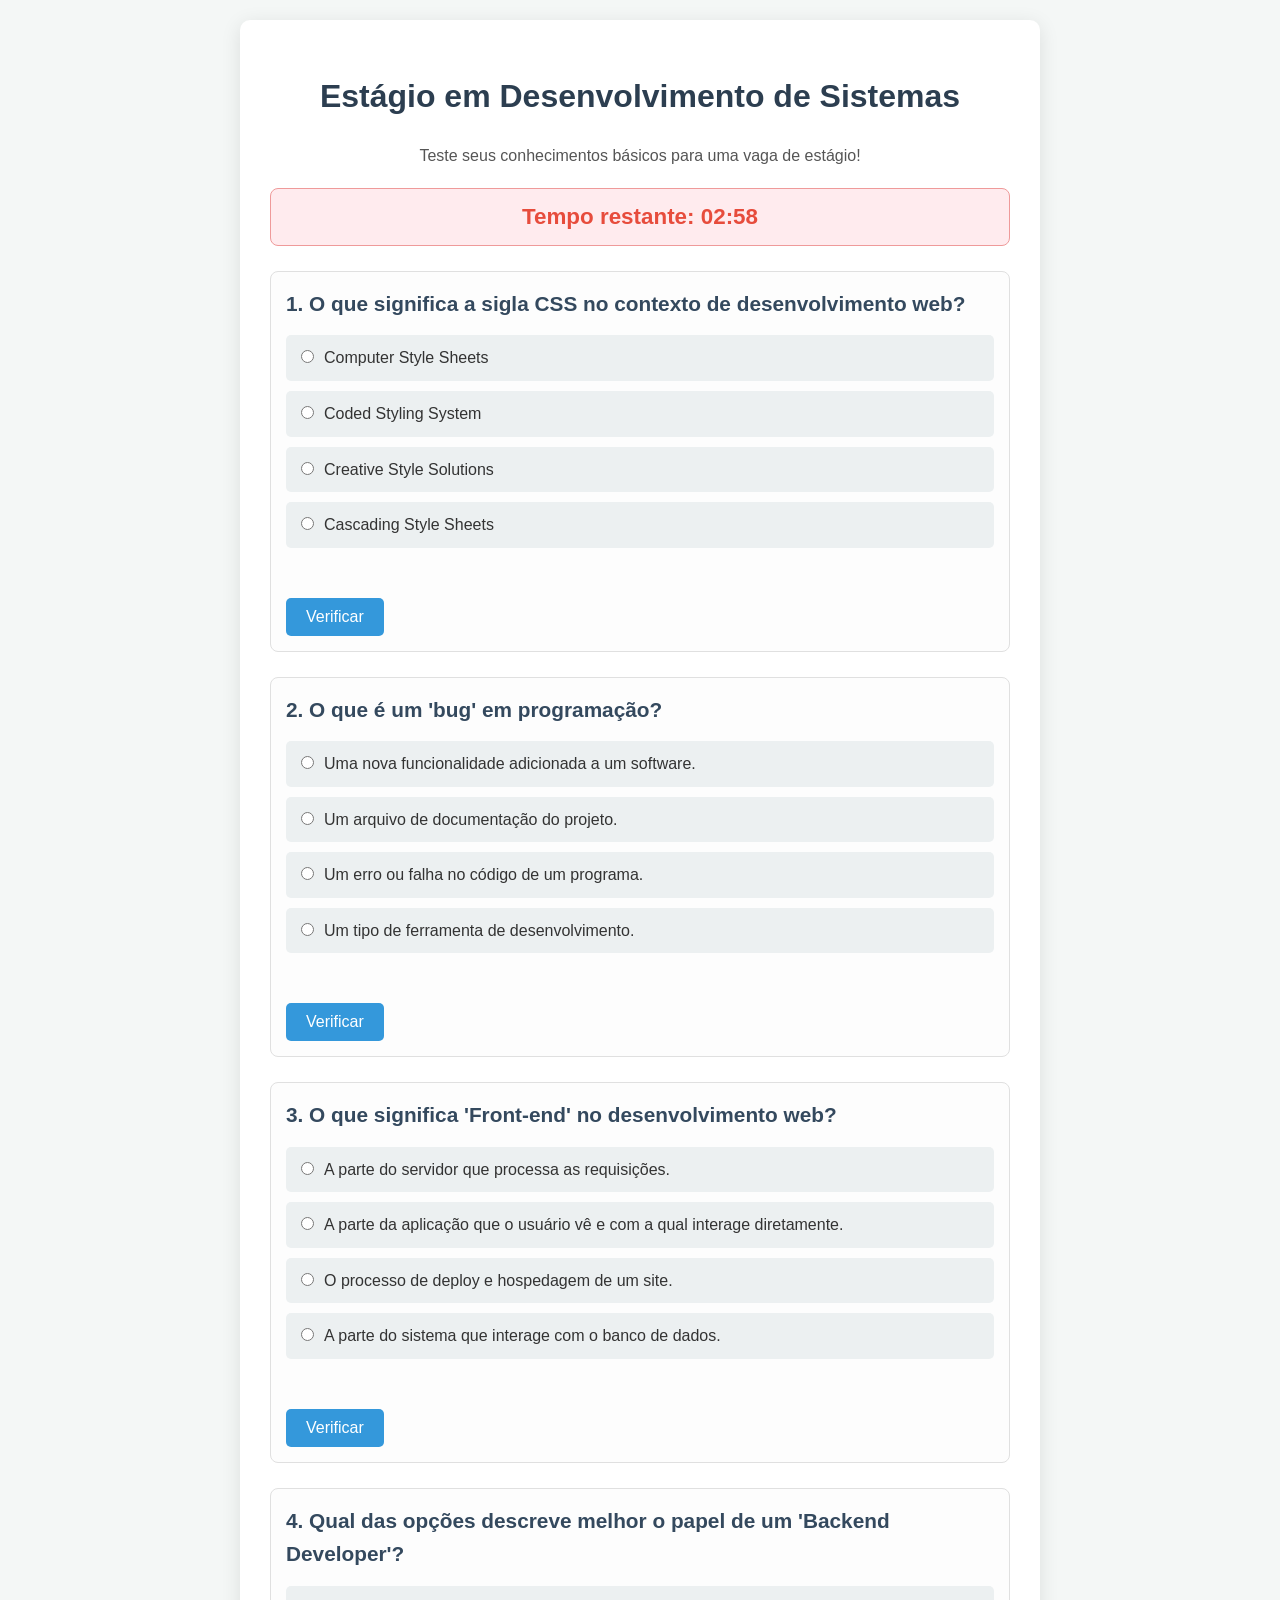
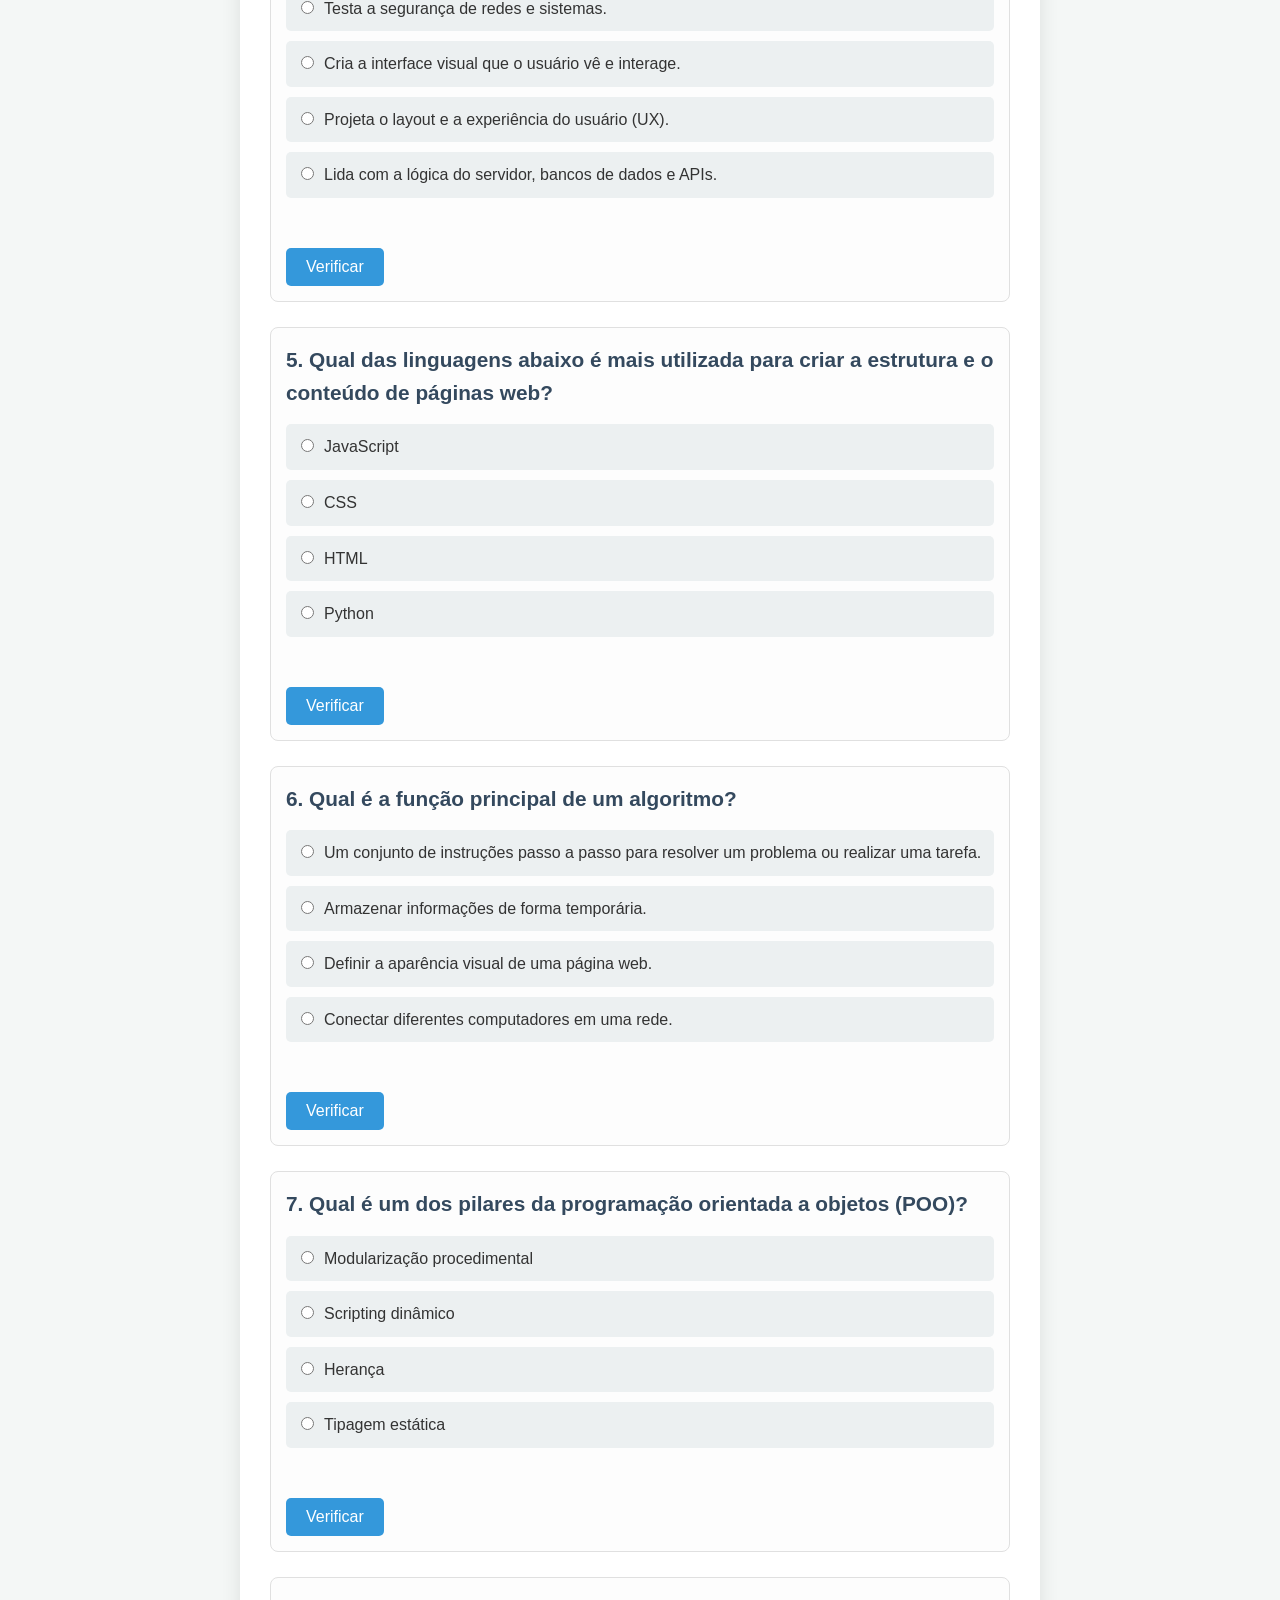
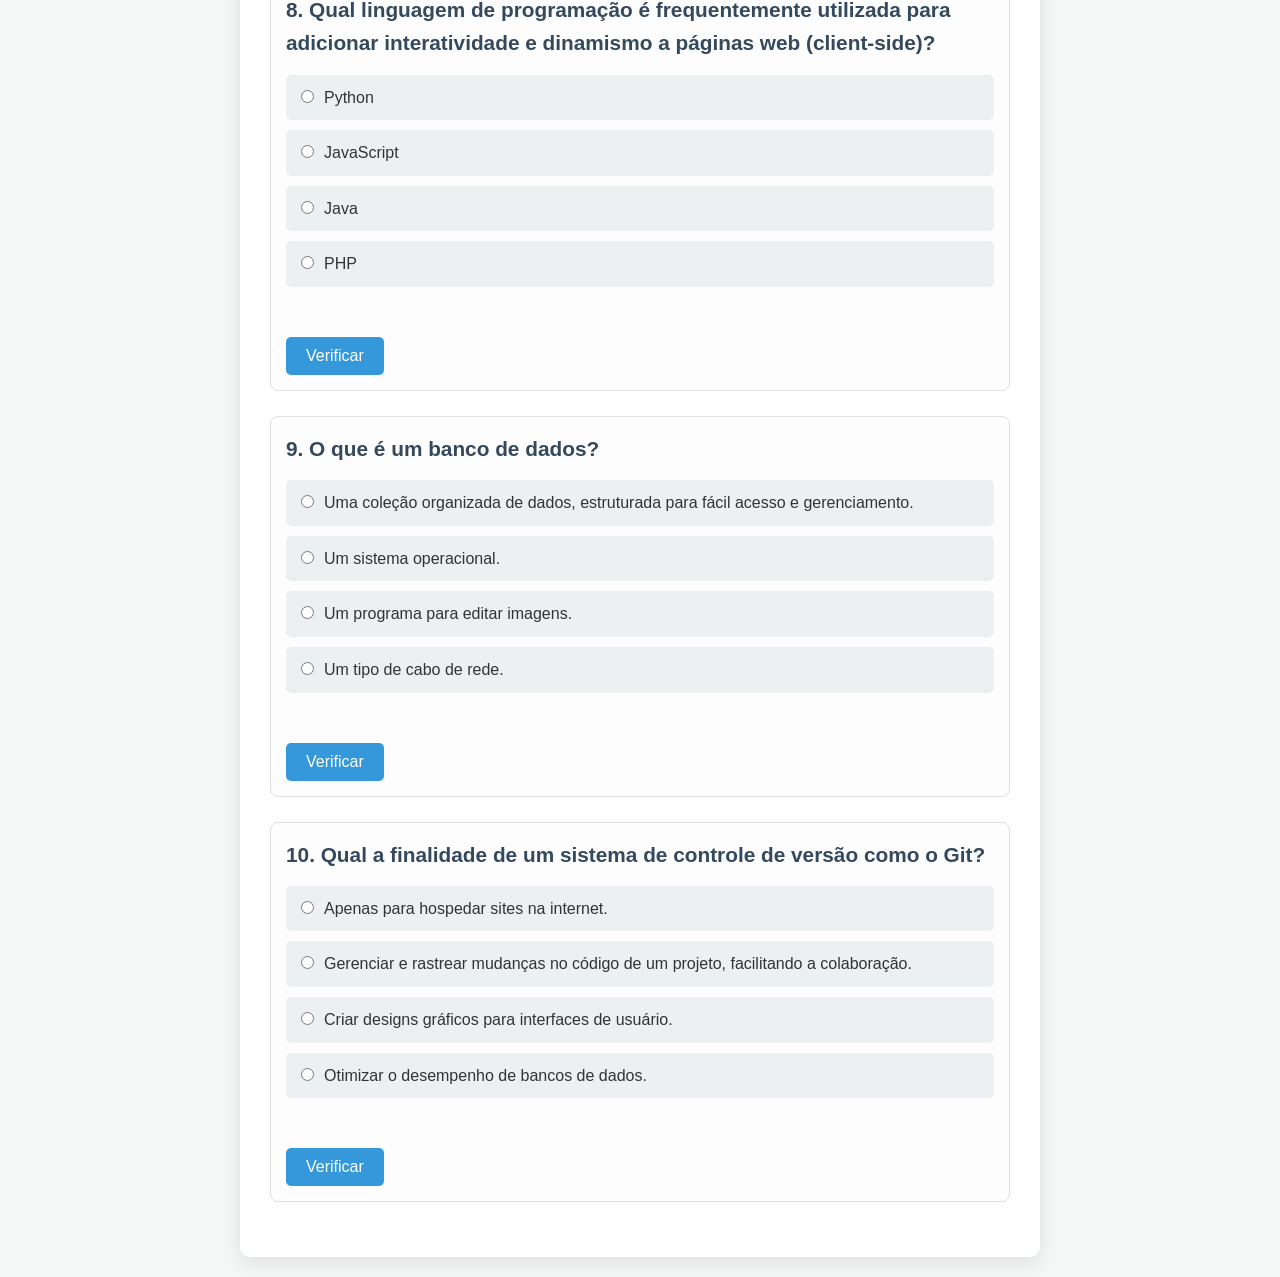
==== estagio.html @ bb43cc7d "Add files via upload" ====
<!DOCTYPE html>
<html lang="pt-BR">
<head>
    <meta charset="UTF-8">
    <meta name="viewport" content="width=device-width, initial-scale=1.0">
    <title>Estágio em Desenvolvimento</title>
    <style>
        body {
            font-family: 'Segoe UI', Tahoma, Geneva, Verdana, sans-serif;
            background-color: #f4f7f6;
            color: #333;
            line-height: 1.6;
            margin: 0;
            padding: 20px;
            display: flex;
            justify-content: center;
            align-items: center;
            min-height: 100vh;
        }

        .quiz-container {
            background-color: #ffffff;
            border-radius: 10px;
            box-shadow: 0 4px 20px rgba(0, 0, 0, 0.1);
            width: 100%;
            max-width: 800px;
            padding: 30px;
            box-sizing: border-box;
        }

        h1 {
            color: #2c3e50;
            text-align: center;
            margin-bottom: 20px;
            font-size: 2em;
        }

        .description {
            text-align: center;
            margin-bottom: 20px;
            color: #555;
        }

        #timer-container {
            text-align: center;
            margin-bottom: 25px;
            font-size: 1.4em;
            color: #e74c3c;
            font-weight: bold;
            padding: 10px;
            background-color: #ffebee;
            border-radius: 8px;
            border: 1px solid #ef9a9a;
        }

        .question {
            margin-bottom: 25px;
            padding: 15px;
            border: 1px solid #e0e0e0;
            border-radius: 8px;
            background-color: #fdfdfd;
        }

        .question h2 {
            margin-top: 0;
            color: #34495e;
            font-size: 1.3em;
            margin-bottom: 15px;
        }

        .options label {
            display: block;
            margin-bottom: 10px;
            cursor: pointer;
            padding: 10px;
            background-color: #ecf0f1;
            border-radius: 5px;
            transition: background-color 0.2s ease;
        }

        .options label:hover:not(.disabled-label) {
            background-color: #e0e6e7;
        }

        .options input[type="radio"] {
            margin-right: 10px;
            accent-color: #3498db;
        }

        .feedback {
            margin-top: 10px;
            font-weight: bold;
            text-align: right;
            min-height: 20px;
        }

        .correct {
            color: #27ae60;
        }

        .incorrect {
            color: #e74c3c;
        }

        .question button {
            display: block;
            margin-top: 20px;
            padding: 10px 20px;
            background-color: #3498db;
            color: white;
            border: none;
            border-radius: 5px;
            cursor: pointer;
            font-size: 1em;
            transition: background-color 0.3s ease;
        }

        .question button:hover:not(:disabled) {
            background-color: #2980b9;
        }

        .question button:disabled {
            background-color: #cccccc;
            cursor: not-allowed;
        }

        .disabled-label {
            cursor: not-allowed !important;
            opacity: 0.7;
        }

        #result-container {
            margin-top: 40px;
            padding: 20px;
            background-color: #e8f6f3;
            border-radius: 8px;
            text-align: center;
            border: 1px solid #b2dfdb;
            display: none;
        }

        #result-container h2 {
            color: #2c3e50;
            font-size: 1.8em;
            margin-bottom: 15px;
        }

        #result-container p {
            font-size: 1.2em;
            color: #333;
        }

        @media (max-width: 600px) {
            .quiz-container {
                padding: 20px;
            }
            h1 {
                font-size: 1.6em;
            }
            .question h2 {
                font-size: 1.1em;
            }
            #timer-container {
                font-size: 1.2em;
            }
        }
    </style>
</head>
<body>
    <div class="quiz-container">
        <h1>Estágio em Desenvolvimento de Sistemas</h1>
        <p class="description">Teste seus conhecimentos básicos para uma vaga de estágio!</p>

        <div id="timer-container">Tempo restante: <span id="time">03:00</span></div>

        <form id="quizForm">
            <!--JavaScript -->
        </form>

        <div id="result-container">
            <h2>Finalizado!</h2>
            <p>Sua pontuação final é: <span id="finalScore">0</span>/<span id="totalQuestionsCount">10</span></p>
        </div>
    </div>

    <script>
        const allQuestions = [
            {
                id: 1,
                question: "1. Qual das linguagens abaixo é mais utilizada para criar a estrutura e o conteúdo de páginas web?",
                options: {
                    a: "JavaScript",
                    b: "CSS",
                    c: "HTML",
                    d: "Python"
                },
                correct: "c"
            },
            {
                id: 2,
                question: "2. O que significa a sigla CSS no contexto de desenvolvimento web?",
                options: {
                    a: "Computer Style Sheets",
                    b: "Cascading Style Sheets",
                    c: "Creative Style Solutions",
                    d: "Coded Styling System"
                },
                correct: "b"
            },
            {
                id: 3,
                question: "3. Qual linguagem de programação é frequentemente utilizada para adicionar interatividade e dinamismo a páginas web (client-side)?",
                options: {
                    a: "Python",
                    b: "Java",
                    c: "PHP",
                    d: "JavaScript"
                },
                correct: "d"
            },
            {
                id: 4,
                question: "4. O que é um 'bug' em programação?",
                options: {
                    a: "Um tipo de ferramenta de desenvolvimento.",
                    b: "Um erro ou falha no código de um programa.",
                    c: "Uma nova funcionalidade adicionada a um software.",
                    d: "Um arquivo de documentação do projeto."
                },
                correct: "b"
            },
            {
                id: 5,
                question: "5. Qual das opções descreve melhor o papel de um 'Backend Developer'?",
                options: {
                    a: "Cria a interface visual que o usuário vê e interage.",
                    b: "Lida com a lógica do servidor, bancos de dados e APIs.",
                    c: "Projeta o layout e a experiência do usuário (UX).",
                    d: "Testa a segurança de redes e sistemas."
                },
                correct: "b"
            },
            {
                id: 6,
                question: "6. Qual a finalidade de um sistema de controle de versão como o Git?",
                options: {
                    a: "Apenas para hospedar sites na internet.",
                    b: "Gerenciar e rastrear mudanças no código de um projeto, facilitando a colaboração.",
                    c: "Criar designs gráficos para interfaces de usuário.",
                    d: "Otimizar o desempenho de bancos de dados."
                },
                correct: "b"
            },
            {
                id: 7,
                question: "7. O que é um banco de dados?",
                options: {
                    a: "Um programa para editar imagens.",
                    b: "Uma coleção organizada de dados, estruturada para fácil acesso e gerenciamento.",
                    c: "Um tipo de cabo de rede.",
                    d: "Um sistema operacional."
                },
                correct: "b"
            },
            {
                id: 8,
                question: "8. Qual é a função principal de um algoritmo?",
                options: {
                    a: "Definir a aparência visual de uma página web.",
                    b: "Um conjunto de instruções passo a passo para resolver um problema ou realizar uma tarefa.",
                    c: "Armazenar informações de forma temporária.",
                    d: "Conectar diferentes computadores em uma rede."
                },
                correct: "b"
            },
            {
                id: 9,
                question: "9. O que significa 'Front-end' no desenvolvimento web?",
                options: {
                    a: "A parte do sistema que interage com o banco de dados.",
                    b: "A parte do servidor que processa as requisições.",
                    c: "A parte da aplicação que o usuário vê e com a qual interage diretamente.",
                    d: "O processo de deploy e hospedagem de um site."
                },
                correct: "c"
            },
            {
                id: 10,
                question: "10. Qual é um dos pilares da programação orientada a objetos (POO)?",
                options: {
                    a: "Scripting dinâmico",
                    b: "Modularização procedimental",
                    c: "Herança",
                    d: "Tipagem estática"
                },
                correct: "c"
            }
        ];

        let score = 0;
        let answeredQuestionsCount = 0;
        const totalQuestions = allQuestions.length;
        let timerInterval;
        let timeLeft = 3 * 60; 
        const quizForm = document.getElementById('quizForm');
        const timeDisplay = document.getElementById('time');
        const finalScoreSpan = document.getElementById('finalScore');
        const totalQuestionsCountSpan = document.getElementById('totalQuestionsCount');

        // shuffler
        function shuffleArray(array) {
            for (let i = array.length - 1; i > 0; i--) {
                const j = Math.floor(Math.random() * (i + 1));
                [array[i], array[j]] = [array[j], array[i]];
            }
        }

        // render
        function renderQuestions() {
            shuffleArray(allQuestions); 
            quizForm.innerHTML = ''; // clear form

            allQuestions.forEach((q, index) => {
                const questionDiv = document.createElement('div');
                questionDiv.className = 'question';
                questionDiv.id = `q${q.id}`;

                const questionTitle = document.createElement('h2');
                questionTitle.textContent = `${index + 1}. ${q.question.substring(q.question.indexOf('.') + 1).trim()}`; // Remove o número da pergunta original para o novo índice

                const optionsDiv = document.createElement('div');
                optionsDiv.className = 'options';

                const optionKeys = Object.keys(q.options);
                shuffleArray(optionKeys); 

                optionKeys.forEach(key => {
                    const label = document.createElement('label');
                    const input = document.createElement('input');
                    input.type = 'radio';
                    input.name = `q${q.id}`;
                    input.value = key;
                    label.appendChild(input);
                    label.appendChild(document.createTextNode(q.options[key]));
                    optionsDiv.appendChild(label);
                });

                const feedbackDiv = document.createElement('div');
                feedbackDiv.className = 'feedback';
                feedbackDiv.id = `feedback${q.id}`;

                const button = document.createElement('button');
                button.type = 'button';
                button.textContent = 'Verificar';
                button.onclick = () => checkAnswer(q.id);

                questionDiv.appendChild(questionTitle);
                questionDiv.appendChild(optionsDiv);
                questionDiv.appendChild(feedbackDiv);
                questionDiv.appendChild(button);
                quizForm.appendChild(questionDiv);
            });
        }

        // timer
        function startTimer() {
            timerInterval = setInterval(() => {
                timeLeft--;
                const minutes = Math.floor(timeLeft / 60);
                const seconds = timeLeft % 60;
                timeDisplay.textContent = `${minutes.toString().padStart(2, '0')}:${seconds.toString().padStart(2, '0')}`;

                if (timeLeft <= 0) {
                    clearInterval(timerInterval);
                    endQuiz();
                }
            }, 1000);
        }

        function checkAnswer(questionId) {
            const questionData = allQuestions.find(q => q.id === questionId);
            const questionElement = document.getElementById(`q${questionId}`);
            const selectedOption = questionElement.querySelector(`input[name="q${questionId}"]:checked`);
            const feedbackElement = document.getElementById(`feedback${questionId}`);
            const checkButton = questionElement.querySelector('button');

            // desable button
            const radioButtons = questionElement.querySelectorAll('input[type="radio"]');
            radioButtons.forEach(radio => radio.disabled = true);
            questionElement.querySelectorAll('label').forEach(label => label.classList.add('disabled-label'));
            checkButton.disabled = true;

            if (selectedOption) {
                if (selectedOption.value === questionData.correct) {
                    feedbackElement.innerHTML = "Correto! &#x2705;";
                    feedbackElement.className = "feedback correct";
                    score++;
                } else {
                    feedbackElement.innerHTML = `Incorreto. A resposta correta era: ${questionData.options[questionData.correct]}. &#x274C;`;
                    feedbackElement.className = "feedback incorrect";
                    const correctLabel = questionElement.querySelector(`label input[value="${questionData.correct}"]`).parentNode;
                    correctLabel.style.backgroundColor = '#d4edda';
                }
            } else {
                feedbackElement.innerHTML = "Por favor, selecione uma opção.";
                feedbackElement.className = "feedback incorrect";
                checkButton.disabled = false;
                radioButtons.forEach(radio => radio.disabled = false);
                questionElement.querySelectorAll('label').forEach(label => label.classList.remove('disabled-label'));
                return;
            }

            answeredQuestionsCount++;
            if (answeredQuestionsCount === totalQuestions) {
                clearInterval(timerInterval);
                endQuiz();
            }
        }

        function endQuiz() {
            
            const allRadioButtons = quizForm.querySelectorAll('input[type="radio"]');
            allRadioButtons.forEach(radio => radio.disabled = true);
            quizForm.querySelectorAll('label').forEach(label => label.classList.add('disabled-label'));

            const allButtons = quizForm.querySelectorAll('button');
            allButtons.forEach(button => button.disabled = true);

            
            finalScoreSpan.textContent = score;
            totalQuestionsCountSpan.textContent = totalQuestions;
            document.getElementById('result-container').style.display = 'block';
            document.getElementById('result-container').scrollIntoView({ behavior: 'smooth', block: 'end' });
            document.getElementById('timer-container').style.color = '#27ae60'; 
            document.getElementById('timer-container').innerHTML = "Tempo esgotado!";
        }

        // onload
        document.addEventListener('DOMContentLoaded', () => {
            renderQuestions();
            startTimer();
        });
    </script>
</body>
</html>
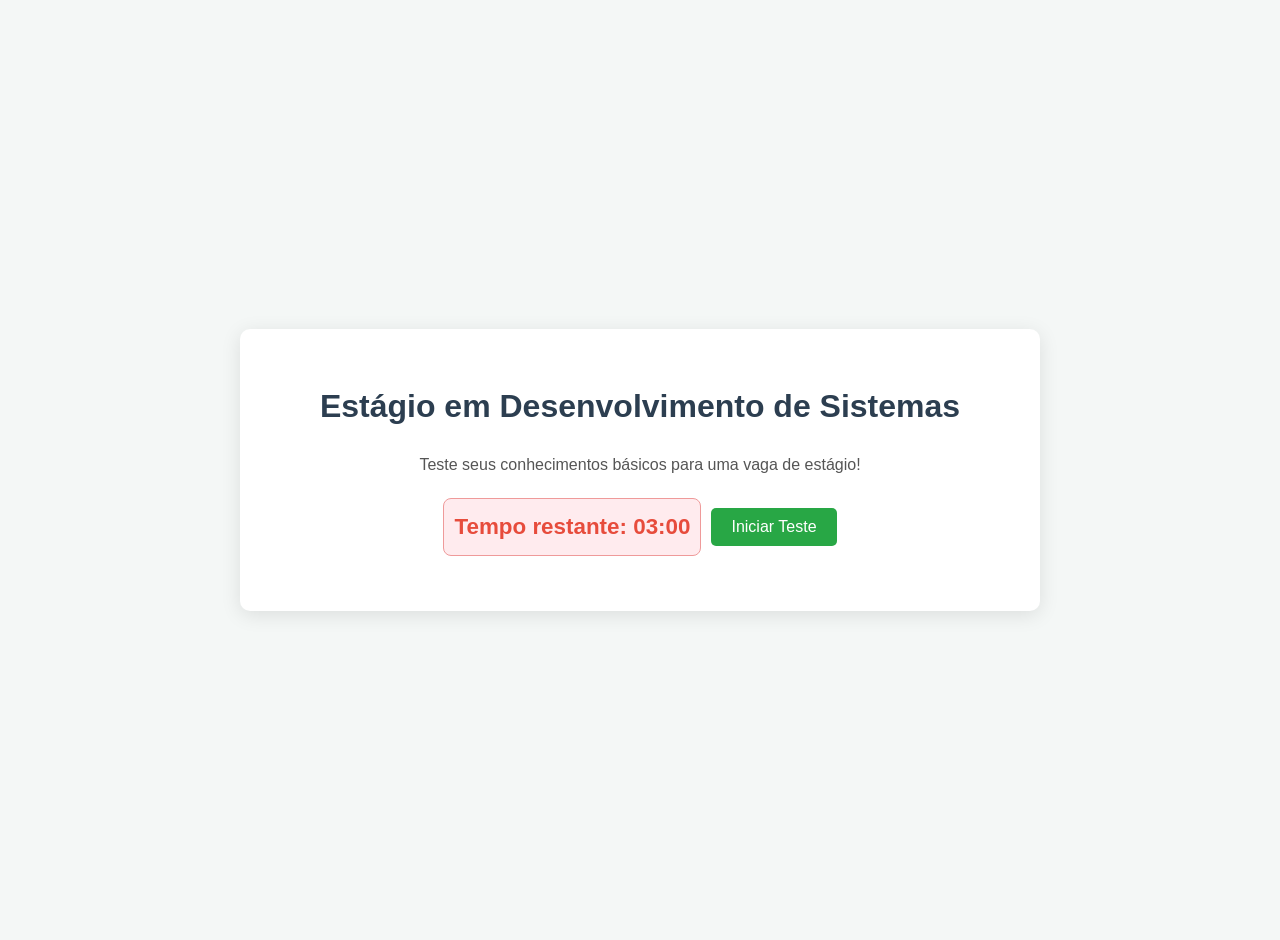
==== commit 63866314: "Add files via upload" ====
--- a/estagio.html
+++ b/estagio.html
@@ -41,9 +41,14 @@
             color: #555;
         }
 
+        #timer-controls {
+            display: flex; /* start timer*/
+            justify-content: center;
+            align-items: center;
+            margin-bottom: 25px;
+        }
+
         #timer-container {
-            text-align: center;
-            margin-bottom: 25px;
             font-size: 1.4em;
             color: #e74c3c;
             font-weight: bold;
@@ -51,6 +56,29 @@
             background-color: #ffebee;
             border-radius: 8px;
             border: 1px solid #ef9a9a;
+            margin-right: 10px; /* space button timer */
+            min-width: 180px; /* keep weight */
+            text-align: center;
+        }
+
+        #start-button {
+            padding: 10px 20px;
+            background-color: #28a745; /* keep green */
+            color: white;
+            border: none;
+            border-radius: 5px;
+            cursor: pointer;
+            font-size: 1em;
+            transition: background-color 0.3s ease;
+        }
+
+        #start-button:hover:not(:disabled) {
+            background-color: #218838;
+        }
+
+        #start-button:disabled {
+            background-color: #cccccc;
+            cursor: not-allowed;
         }
 
         .question {
@@ -150,6 +178,19 @@
             color: #333;
         }
 
+        /* hide form */
+        .hidden-quiz {
+            display: none;
+            opacity: 0; /* soft */
+            transition: opacity 0.5s ease-in-out;
+        }
+
+        /* show form */
+        .visible-quiz {
+            display: block;
+            opacity: 1;
+        }
+
         @media (max-width: 600px) {
             .quiz-container {
                 padding: 20px;
@@ -162,6 +203,13 @@
             }
             #timer-container {
                 font-size: 1.2em;
+            }
+            #timer-controls {
+                flex-direction: column; /*control form */
+            }
+            #timer-container {
+                margin-right: 0;
+                margin-bottom: 10px;
             }
         }
     </style>
@@ -171,10 +219,13 @@
         <h1>Estágio em Desenvolvimento de Sistemas</h1>
         <p class="description">Teste seus conhecimentos básicos para uma vaga de estágio!</p>
 
-        <div id="timer-container">Tempo restante: <span id="time">03:00</span></div>
-
-        <form id="quizForm">
-            <!--JavaScript -->
+        <div id="timer-controls">
+            <div id="timer-container">Tempo restante: <span id="time">03:00</span></div>
+            <button id="start-button">Iniciar Teste</button>
+        </div>
+
+        <form id="quizForm" class="hidden-quiz">
+            <!--index -->
         </form>
 
         <div id="result-container">
@@ -301,11 +352,13 @@
         let answeredQuestionsCount = 0;
         const totalQuestions = allQuestions.length;
         let timerInterval;
-        let timeLeft = 3 * 60; 
+        let timeLeft = 3 * 60; // 3 minutos
         const quizForm = document.getElementById('quizForm');
         const timeDisplay = document.getElementById('time');
         const finalScoreSpan = document.getElementById('finalScore');
         const totalQuestionsCountSpan = document.getElementById('totalQuestionsCount');
+        const startButton = document.getElementById('start-button');
+        let quizStarted = false; //new var
 
         // shuffler
         function shuffleArray(array) {
@@ -317,7 +370,7 @@
 
         // render
         function renderQuestions() {
-            shuffleArray(allQuestions); 
+            shuffleArray(allQuestions);
             quizForm.innerHTML = ''; // clear form
 
             allQuestions.forEach((q, index) => {
@@ -326,13 +379,13 @@
                 questionDiv.id = `q${q.id}`;
 
                 const questionTitle = document.createElement('h2');
-                questionTitle.textContent = `${index + 1}. ${q.question.substring(q.question.indexOf('.') + 1).trim()}`; // Remove o número da pergunta original para o novo índice
+                questionTitle.textContent = `${index + 1}. ${q.question.substring(q.question.indexOf('.') + 1).trim()}`; //del num quest orig
 
                 const optionsDiv = document.createElement('div');
                 optionsDiv.className = 'options';
 
                 const optionKeys = Object.keys(q.options);
-                shuffleArray(optionKeys); 
+                shuffleArray(optionKeys);
 
                 optionKeys.forEach(key => {
                     const label = document.createElement('label');
@@ -384,7 +437,7 @@
             const feedbackElement = document.getElementById(`feedback${questionId}`);
             const checkButton = questionElement.querySelector('button');
 
-            // desable button
+            // desable button and radio options
             const radioButtons = questionElement.querySelectorAll('input[type="radio"]');
             radioButtons.forEach(radio => radio.disabled = true);
             questionElement.querySelectorAll('label').forEach(label => label.classList.add('disabled-label'));
@@ -418,7 +471,7 @@
         }
 
         function endQuiz() {
-            
+            // desable button
             const allRadioButtons = quizForm.querySelectorAll('input[type="radio"]');
             allRadioButtons.forEach(radio => radio.disabled = true);
             quizForm.querySelectorAll('label').forEach(label => label.classList.add('disabled-label'));
@@ -426,19 +479,34 @@
             const allButtons = quizForm.querySelectorAll('button');
             allButtons.forEach(button => button.disabled = true);
 
-            
+            // show result
             finalScoreSpan.textContent = score;
             totalQuestionsCountSpan.textContent = totalQuestions;
             document.getElementById('result-container').style.display = 'block';
             document.getElementById('result-container').scrollIntoView({ behavior: 'smooth', block: 'end' });
-            document.getElementById('timer-container').style.color = '#27ae60'; 
+            document.getElementById('timer-container').style.color = '#27ae60';
             document.getElementById('timer-container').innerHTML = "Tempo esgotado!";
-        }
-
-        // onload
+
+            // hide quest again
+            quizForm.classList.remove('visible-quiz');
+            quizForm.classList.add('hidden-quiz');
+        }
+
+        // start o quiz
+        function initializeQuiz() {
+            if (!quizStarted) {
+                quizStarted = true;
+                startButton.disabled = true; //  
+                quizForm.classList.remove('hidden-quiz'); //  
+                quizForm.classList.add('visible-quiz');
+                renderQuestions(); //  
+                startTimer(); //  
+            }
+        }
+
+        // onload 
         document.addEventListener('DOMContentLoaded', () => {
-            renderQuestions();
-            startTimer();
+            startButton.addEventListener('click', initializeQuiz);
         });
     </script>
 </body>
